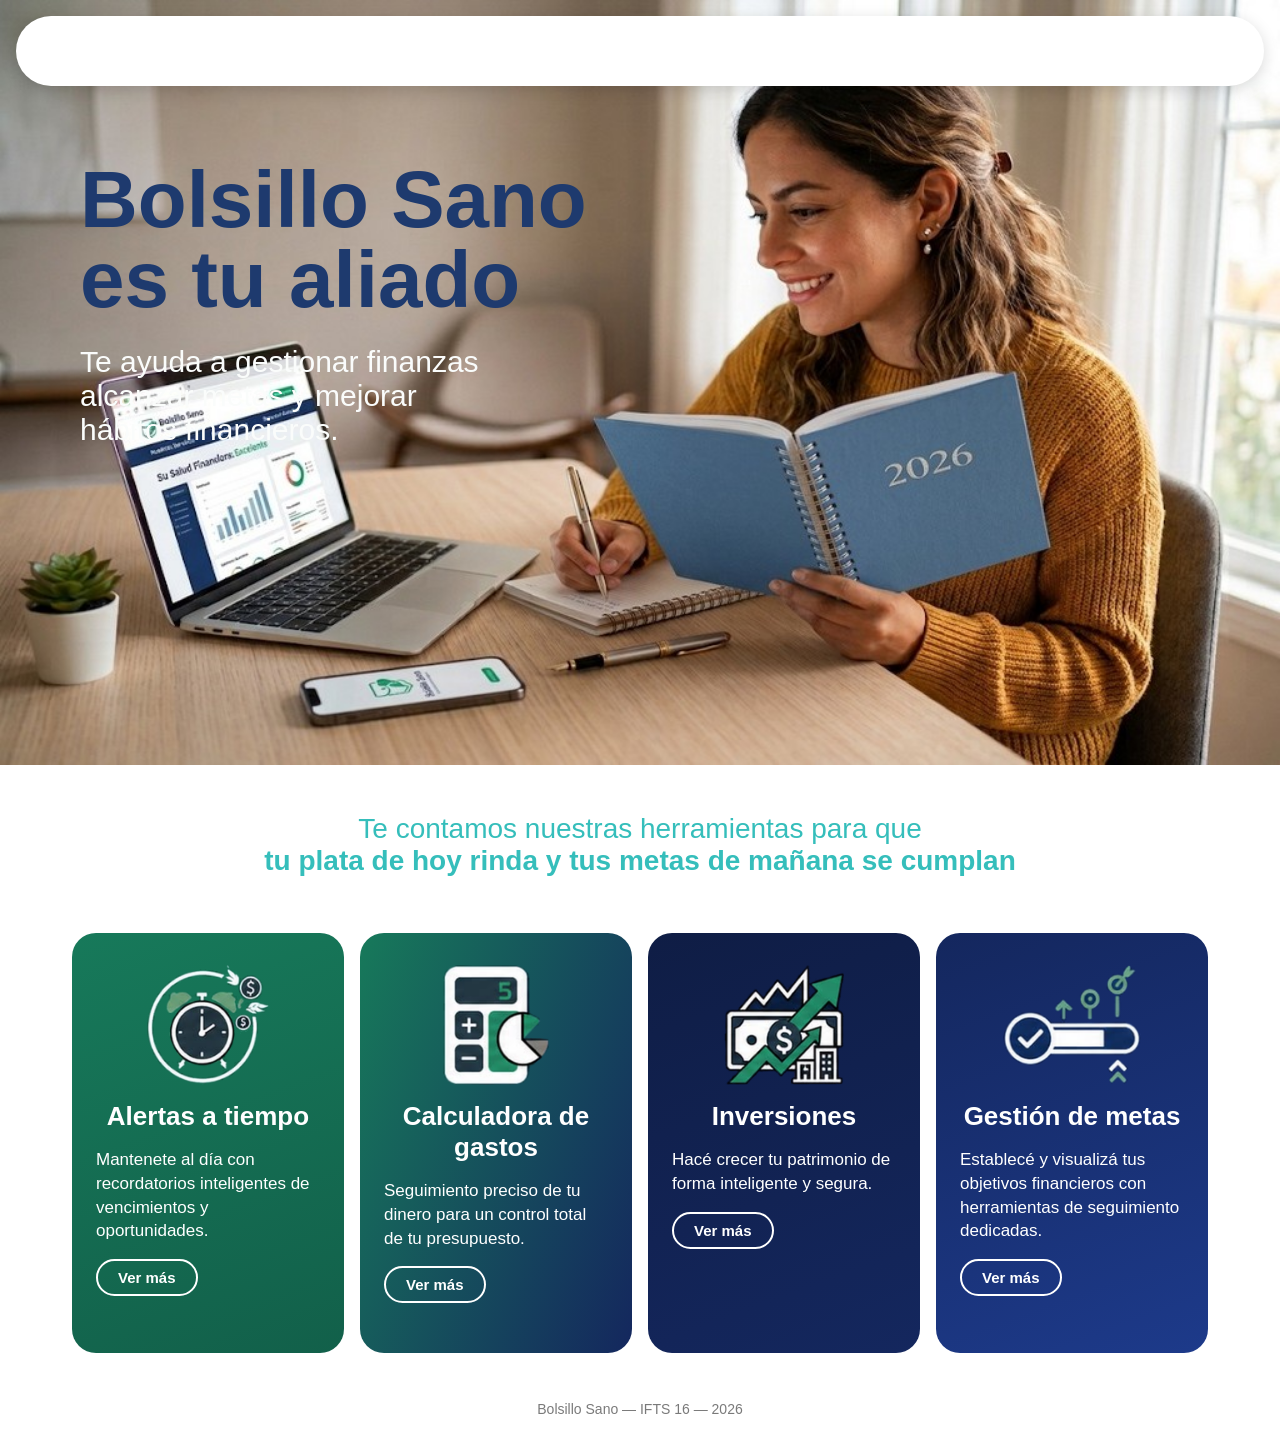
==== index.html @ 2aa3d76e "ancho letra celular" ====
<!DOCTYPE html>
<html lang="es">
<head>
    <meta charset="UTF-8">
    <meta name="viewport" content="width=device-width, initial-scale=1.0">
    <title>Bolsillo Sano</title>
    <link rel="stylesheet" href="css/estilo.css?v=5">  <!-- ?v=5: cambiar el número cuando cambia el CSS, así el celular no usa el viejo -->
</head>
<body>

    <!-- Navegador: por ahora vacío, después le ponemos el logo y los links -->
    <nav class="navegador"></nav>

    <!-- Portada: la foto de fondo se pone desde el CSS (img/portada.jpeg) -->
    <div class="hero">
        <div class="hero-texto">
            <h1>Bolsillo Sano<br> es tu aliado</h1>
            <p>Te ayuda a gestionar finanzas<br> alcanzar metas y mejorar<br> hábitos financieros.</p>
        </div>
    </div>

    <!-- Frase de presentación (texto para cambiar) -->
    <div class="presentacion">
        <h2>Te contamos nuestras herramientas para que<br>
            <strong>tu plata de hoy rinda y tus metas de mañana se cumplan</strong></h2>
    </div>

    <!-- Tarjetas: hechas con HTML y CSS.
         Cada una tiene su ícono en img/ (PNG con fondo transparente). -->
    <div class="tarjetas">

        <div class="tarjeta tarjeta-1">
            <img src="img/icono_alertas_a_tiempo.png" alt="Ícono de reloj despertador" class="tarjeta-icono">
            <h3>Alertas a tiempo</h3>
            <p>Mantenete al día con recordatorios inteligentes de vencimientos y oportunidades.</p>
            <p class="tarjeta-extra">Te avisamos antes de que una compra impulsiva afecte tu meta.</p>
            <button type="button" class="tarjeta-boton">Ver más</button>
        </div>

        <div class="tarjeta tarjeta-2">
            <img src="img/icono_calculadora_de_gastos.png" alt="Ícono de calculadora" class="tarjeta-icono">
            <h3>Calculadora de gastos</h3>
            <p>Seguimiento preciso de tu dinero para un control total de tu presupuesto.</p>
            <p class="tarjeta-extra">Cargá tus gastos y mirá en qué se va tu plata cada mes.</p>
            <button type="button" class="tarjeta-boton">Ver más</button>
        </div>

        <div class="tarjeta tarjeta-3">
            <img src="img/icono_inversiones.png" alt="Ícono de billete con flecha de crecimiento" class="tarjeta-icono">
            <h3>Inversiones</h3>
            <p>Hacé crecer tu patrimonio de forma inteligente y segura.</p>
            <p class="tarjeta-extra">Lo que ahorrás puede trabajar para vos.</p>
            <button type="button" class="tarjeta-boton">Ver más</button>
        </div>

        <div class="tarjeta tarjeta-4">
            <img src="img/icono_gestion_de_metas.png" alt="Ícono de barra de progreso de metas" class="tarjeta-icono">
            <h3>Gestión de metas</h3>
            <p>Establecé y visualizá tus objetivos financieros con herramientas de seguimiento dedicadas.</p>
            <p class="tarjeta-extra">Mirá cuánto te falta para cada meta con una barra de progreso.</p>
            <button type="button" class="tarjeta-boton">Ver más</button>
        </div>

    </div>

    <div class="pie">
        <footer>Bolsillo Sano — IFTS 16 — <span id="anio"></span></footer>
    </div>

    <script src="js/index.js"></script>
</body>
</html>
---- css/estilo.css ----
/* ===== COLORES (variables) ===== */

/* Se definen una sola vez acá y se usan con var(--nombre).
   Para cambiar un color, alcanza con tocar estas líneas. */
:root {
    /* Neutros */
    --fondo: #ffffff;                  /* fondo de la página y del navegador */
    --texto-suave: #7a7a7a;            /* texto del pie */

    /* Frase "Te contamos..." */
    --turquesa: #35bebb;

    /* Azules y verde de Bolsillo Sano */
    --verde-bs: #17795a;               /* tarjetas */
    --azul-bs: #14275e;                /* tarjetas */
    --azul-noche: #0f1d45;             /* tarjeta "Inversiones" */
}


/* ===== BASE ===== */

/* El padding y el borde se cuentan dentro del ancho,
   así width: 100% no se pasa de la pantalla */
* {
    box-sizing: border-box;
}

body {
    margin: 0;                         /* saca el margen que trae el navegador */
    font-family: Arial, sans-serif;
    background-color: var(--fondo);
}


/* ===== NAVEGADOR ===== */

/* Barra blanca con puntas redondeadas que "flota" arriba de la foto.
   position: fixed la deja pegada arriba aunque bajes la página.
   top, left y right la separan 16px de los bordes de la pantalla */
.navegador {
    position: fixed;
    top: 16px;
    left: 16px;
    right: 16px;
    z-index: 10;                       /* que quede por encima de todo lo demás */
    height: 70px;
    background-color: var(--fondo);
    border-radius: 40px;               /* puntas redondeadas, forma de pastilla */
    box-shadow: 0 4px 16px rgba(0, 0, 0, 0.15);
    transition: transform 0.3s;        /* que suba y baje suave, no de golpe */
}

/* El JS le pone esta clase cuando bajás: la barra sube y sale de la pantalla */
.navegador.oculto {
    transform: translateY(-150%);
}


/* ===== PORTADA (hero) ===== */

/* La foto ocupa todo el ancho de fondo, limpia (sin degradé encima) */
.hero {
    min-height: 480px;
    padding: 80px 24px 32px 24px;      /* arriba: baja o sube el texto (el navegador termina a los 86px) */
    background-image: url("../img/portada.jpeg");    /* "../" sale de css/ para llegar a img/ */
    background-size: cover;            /* la foto cubre toda la caja, sin deformarse */
    background-position: center;
}

/* Título "Bolsillo Sano es tu aliado": su propio color y tamaño */
.hero h1 {
    margin: 20px 10px 25px 0;
    color: #1e3a6e;                    /* azul oscuro, parecido al de la app en la notebook */
    font-size: 42px;
    line-height: 1;
}

/* Texto de abajo del título: otro color y otro tamaño */
.hero p {
    margin: 0 0 24px 0;
    color: #fafcfb;                    /* el mismo verde de la tarjeta "Alertas a tiempo" */
    font-size: 20px;
}


/* ===== FRASE "TE CONTAMOS..." ===== */

/* Centrada, en turquesa como en Life */
.presentacion {
    max-width: 800px;
    margin: 0 auto;
    padding: 48px 16px 24px 16px;
    text-align: center;
    color: var(--turquesa);
}

.presentacion h2 {
    margin: 0;
    font-size: 22px;
    font-weight: normal;               /* el h2 viene en negrita: lo fuerte va solo en el <strong> */
}


/* ===== TARJETAS ===== */

/* En el celular, una abajo de la otra */
.tarjetas {
    max-width: 1200px;
    margin: 0 auto;
    padding: 24px 16px 48px 16px;
}

.tarjeta {
    margin-bottom: 16px;
    padding: 32px 24px;
    color: white;
    border-radius: 24px;
    transition: transform 0.2s;        /* para que el movimiento del hover sea suave */
}

.tarjeta:hover {
    transform: translateY(-5px);       /* sube un poquito al pasar el mouse */
}

/* Cada tarjeta tiene su degradé: van del verde al azul de izquierda a derecha.
   linear-gradient(dirección, color de inicio, color final) */
.tarjeta-1 { background: linear-gradient(160deg, var(--verde-bs), #12604a); }
.tarjeta-2 { background: linear-gradient(110deg, var(--verde-bs), var(--azul-bs)); }
.tarjeta-3 { background: linear-gradient(160deg, var(--azul-noche), var(--azul-bs)); }
.tarjeta-4 { background: linear-gradient(160deg, var(--azul-bs), #1d3a8a); }

/* El ícono: imagen centrada de 120px de alto.
   width: auto mantiene la proporción (no se deforma).
   margin auto a los costados la centra porque es display: block */
.tarjeta-icono {
    display: block;
    height: 120px;
    width: auto;
    margin: 0 auto 16px auto;
}

.tarjeta h3 {
    margin: 0 0 16px 0;
    text-align: center;
    font-size: 26px;
}

.tarjeta p {
    margin: 0 0 16px 0;
    font-size: 17px;
    line-height: 1.4;
}

/* El texto extra arranca oculto... */
.tarjeta-extra {
    display: none;
}

/* ...y aparece cuando el JS le pone la clase "abierta" a la tarjeta */
.tarjeta.abierta .tarjeta-extra {
    display: block;
    font-style: italic;
}

/* Botón "Ver más": borde blanco, fondo transparente */
.tarjeta-boton {
    padding: 8px 20px;
    font-family: inherit;              /* un <button> no hereda la letra: se la damos */
    font-size: 15px;
    font-weight: bold;
    color: white;
    background-color: transparent;
    border: 2px solid white;
    border-radius: 40px;
    cursor: pointer;                   /* manito al pasar el mouse */
}

.tarjeta-boton:hover {
    background-color: white;
    color: var(--azul-bs);
}


/* ===== PIE ===== */

.pie {
    text-align: center;
    padding: 16px;
    color: var(--texto-suave);
    font-size: 14px;
}


/* ===== PANTALLAS GRANDES (monitor) ===== */

/* Mobile first: todo lo de arriba es para el celular.
   Esto solo se aplica si la pantalla mide 768px o más. */
@media (min-width: 768px) {

    /* Portada: aspect-ratio le da a la caja la misma proporción que la foto
       (1024 de ancho por 612 de alto), así se ve entera, sin cortar arriba ni abajo */
    .hero {
        aspect-ratio: 1024 / 612;
        /* padding: arriba derecha abajo izquierda.
           El de arriba baja el texto; el de la izquierda lo corre hacia el centro */
        padding: 140px 1px 0px 80px;
    }

    .hero h1 {
        font-size: 80px;
    }

    /* En el monitor el título va en un solo renglón: se oculta el <br> del celular */
    .solo-celu {
        display: none;
    }

    .hero p {
        font-size: 30px;
    }

    .presentacion h2 {
        font-size: 28px;
    }

    /* Las 4 tarjetas una al lado de la otra */
    .tarjetas {
        display: grid;
        grid-template-columns: 1fr 1fr 1fr 1fr;
        gap: 16px;
        padding: 32px;
    }

    .tarjeta {
        margin-bottom: 0;
        min-height: 420px;
    }
}
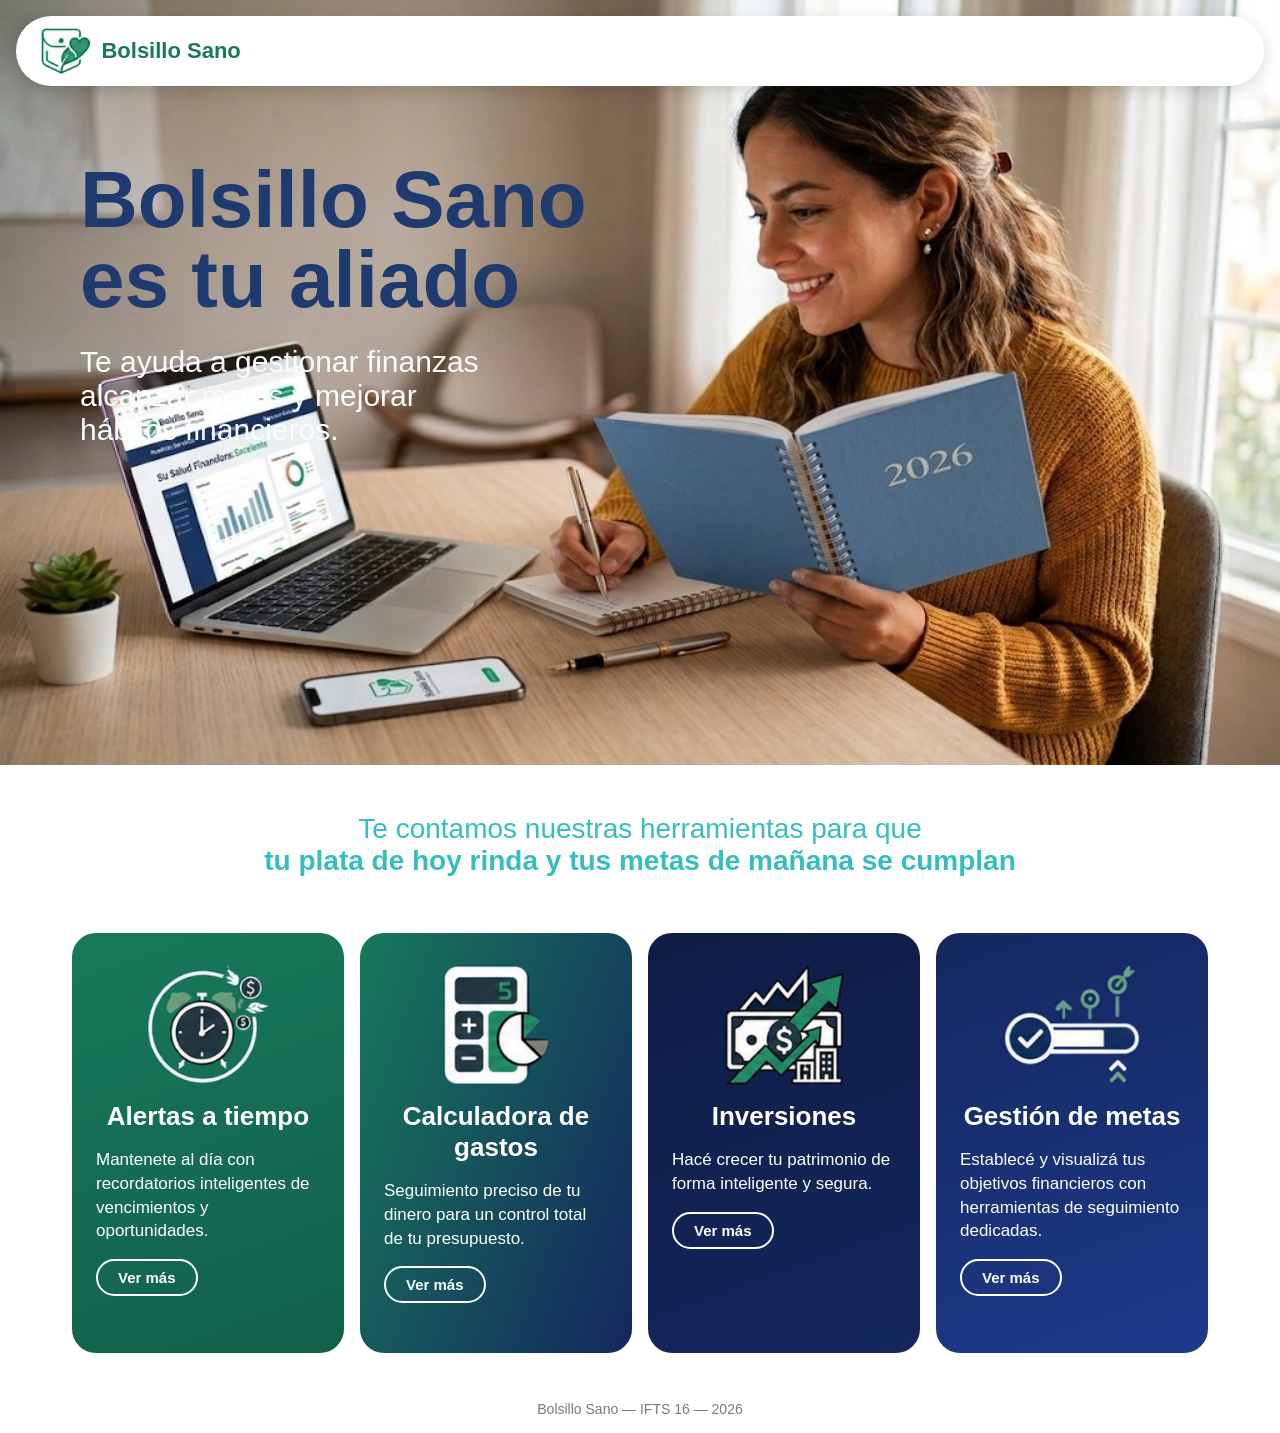
==== commit 09b93cc5: "logo en nav" ====
--- a/index.html
+++ b/index.html
@@ -4,12 +4,17 @@
     <meta charset="UTF-8">
     <meta name="viewport" content="width=device-width, initial-scale=1.0">
     <title>Bolsillo Sano</title>
-    <link rel="stylesheet" href="css/estilo.css?v=5">  <!-- ?v=5: cambiar el número cuando cambia el CSS, así el celular no usa el viejo -->
+    <link rel="stylesheet" href="css/estilo.css?v=6">  <!-- ?v=6: cambiar el número cuando cambia el CSS, así el celular no usa el viejo -->
 </head>
 <body>
 
-    <!-- Navegador: por ahora vacío, después le ponemos el logo y los links -->
-    <nav class="navegador"></nav>
+    <!-- Navegador: a la izquierda el logo y el nombre (la marca) -->
+    <nav class="navegador">
+        <div class="marca">
+            <img src="img/logo_bolsillo_sano.png" alt="Logo de Bolsillo Sano" class="marca-logo">
+            <span class="marca-nombre">Bolsillo Sano</span>
+        </div>
+    </nav>
 
     <!-- Portada: la foto de fondo se pone desde el CSS (img/portada.jpeg) -->
     <div class="hero">
--- a/css/estilo.css
+++ b/css/estilo.css
@@ -48,6 +48,28 @@
     border-radius: 40px;               /* puntas redondeadas, forma de pastilla */
     box-shadow: 0 4px 16px rgba(0, 0, 0, 0.15);
     transition: transform 0.3s;        /* que suba y baje suave, no de golpe */
+    padding: 0 24px;                   /* separa el logo del borde redondeado */
+    display: flex;                     /* pone lo de adentro en fila */
+    align-items: center;               /* y lo centra de arriba a abajo */
+}
+
+/* Marca: logo + nombre, uno al lado del otro */
+.marca {
+    display: flex;
+    align-items: center;
+    gap: 10px;                         /* espacio entre el logo y el nombre */
+}
+
+/* height fija y width: auto para que el logo no se deforme */
+.marca-logo {
+    height: 46px;
+    width: auto;
+}
+
+.marca-nombre {
+    color: var(--verde-bs);            /* el mismo verde del logo */
+    font-size: 22px;
+    font-weight: bold;
 }
 
 /* El JS le pone esta clase cuando bajás: la barra sube y sale de la pantalla */
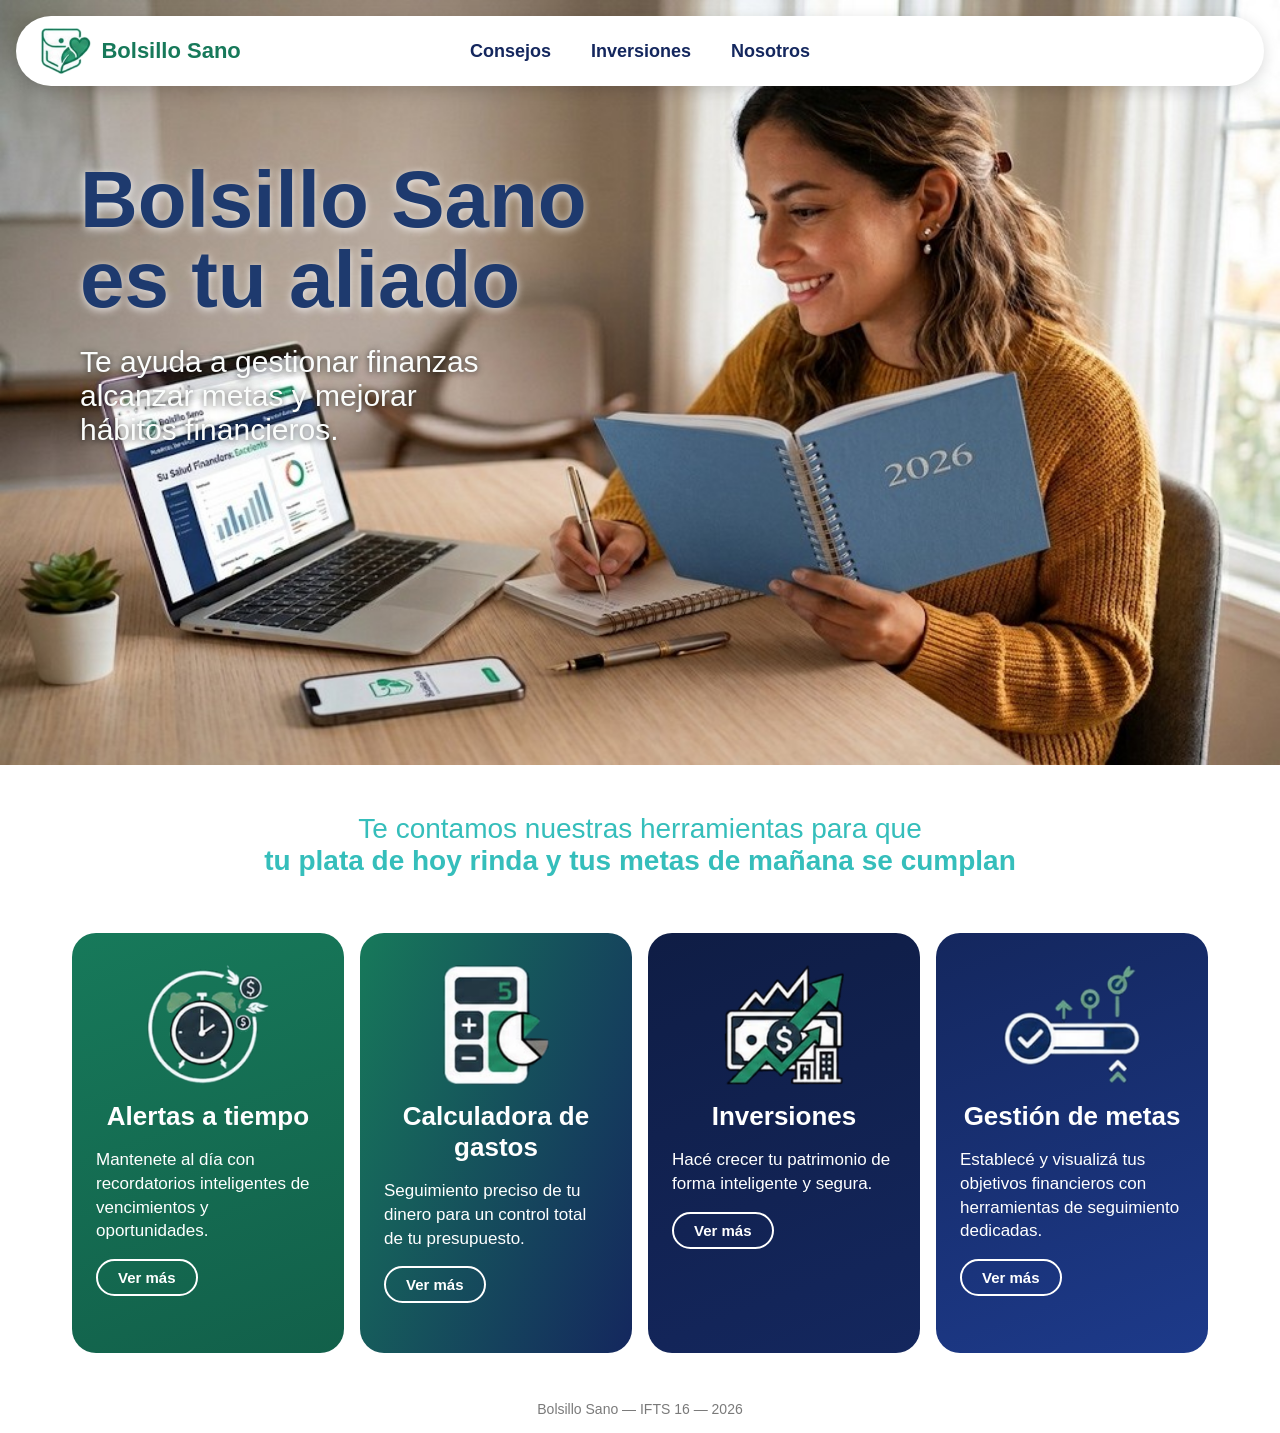
==== commit 10d9a511: "imagen y letra portada" ====
--- a/index.html
+++ b/index.html
@@ -4,7 +4,7 @@
     <meta charset="UTF-8">
     <meta name="viewport" content="width=device-width, initial-scale=1.0">
     <title>Bolsillo Sano</title>
-    <link rel="stylesheet" href="css/estilo.css?v=6">  <!-- ?v=6: cambiar el número cuando cambia el CSS, así el celular no usa el viejo -->
+    <link rel="stylesheet" href="css/estilo.css?v=9">  <!-- ?v=9: cambiar el número cuando cambia el CSS, así el celular no usa el viejo -->
 </head>
 <body>
 
@@ -13,6 +13,13 @@
         <div class="marca">
             <img src="img/logo_bolsillo_sano.png" alt="Logo de Bolsillo Sano" class="marca-logo">
             <span class="marca-nombre">Bolsillo Sano</span>
+        </div>
+
+        <!-- Links: href="#" por ahora, cuando estén las páginas se cambia por consejos.html, etc. -->
+        <div class="menu">
+            <a href="#">Consejos</a>
+            <a href="#">Inversiones</a>
+            <a href="#">Nosotros</a>
         </div>
     </nav>
 
--- a/css/estilo.css
+++ b/css/estilo.css
@@ -51,6 +51,7 @@
     padding: 0 24px;                   /* separa el logo del borde redondeado */
     display: flex;                     /* pone lo de adentro en fila */
     align-items: center;               /* y lo centra de arriba a abajo */
+    justify-content: space-between;    /* la marca a la izquierda, el menú a la derecha */
 }
 
 /* Marca: logo + nombre, uno al lado del otro */
@@ -62,7 +63,7 @@
 
 /* height fija y width: auto para que el logo no se deforme */
 .marca-logo {
-    height: 46px;
+    height: 40px;
     width: auto;
 }
 
@@ -70,6 +71,24 @@
     color: var(--verde-bs);            /* el mismo verde del logo */
     font-size: 22px;
     font-weight: bold;
+    display: none;                     /* en el celular no entra junto al menú: se ve solo el logo */
+}
+
+/* Menú: los 3 links en fila */
+.menu {
+    display: flex;
+    gap: 12px;                         /* espacio entre un link y otro */
+}
+
+.menu a {
+    color: var(--azul-bs);
+    font-size: 14px;
+    font-weight: bold;
+    text-decoration: none;             /* saca el subrayado que traen los links */
+}
+
+.menu a:hover {
+    color: var(--verde-bs);            /* cambia de color al pasar el mouse */
 }
 
 /* El JS le pone esta clase cuando bajás: la barra sube y sale de la pantalla */
@@ -95,6 +114,9 @@
     color: #1e3a6e;                    /* azul oscuro, parecido al de la app en la notebook */
     font-size: 42px;
     line-height: 1;
+    /* sombra: corrimiento horizontal, vertical, difuminado y color.
+       Un halo blanco detrás del azul lo despega de la foto */
+    text-shadow: 0 2px 8px rgba(255, 255, 255, 0.8);
 }
 
 /* Texto de abajo del título: otro color y otro tamaño */
@@ -102,6 +124,7 @@
     margin: 0 0 24px 0;
     color: #fafcfb;                    /* el mismo verde de la tarjeta "Alertas a tiempo" */
     font-size: 20px;
+    text-shadow: 0 1px 6px rgba(0, 0, 0, 0.7);     /* sombra oscura detrás del texto blanco */
 }
 
 
@@ -219,6 +242,23 @@
    Esto solo se aplica si la pantalla mide 768px o más. */
 @media (min-width: 768px) {
 
+    /* En el monitor hay lugar: se muestra el nombre y el menú más grande */
+    .marca-nombre {
+        display: inline;
+    }
+
+    .marca-logo {
+        height: 46px;
+    }
+
+    .menu {
+        gap: 40px;
+    }
+
+    .menu a {
+        font-size: 18px;
+    }
+
     /* Portada: aspect-ratio le da a la caja la misma proporción que la foto
        (1024 de ancho por 612 de alto), así se ve entera, sin cortar arriba ni abajo */
     .hero {
@@ -258,3 +298,20 @@
         min-height: 420px;
     }
 }
+
+
+/* ===== PANTALLAS MÁS GRANDES (1024px o más) ===== */
+
+/* Recién acá hay lugar para centrar el menú sin que pise el nombre */
+@media (min-width: 1024px) {
+
+    /* Menú en el centro de la barra.
+       position: absolute lo saca de la fila y lo ubica respecto del navegador.
+       left: 50% pone su borde izquierdo en la mitad, y
+       translateX(-50%) lo corre para atrás la mitad de su ancho: queda centrado */
+    .menu {
+        position: absolute;
+        left: 50%;
+        transform: translateX(-50%);
+    }
+}
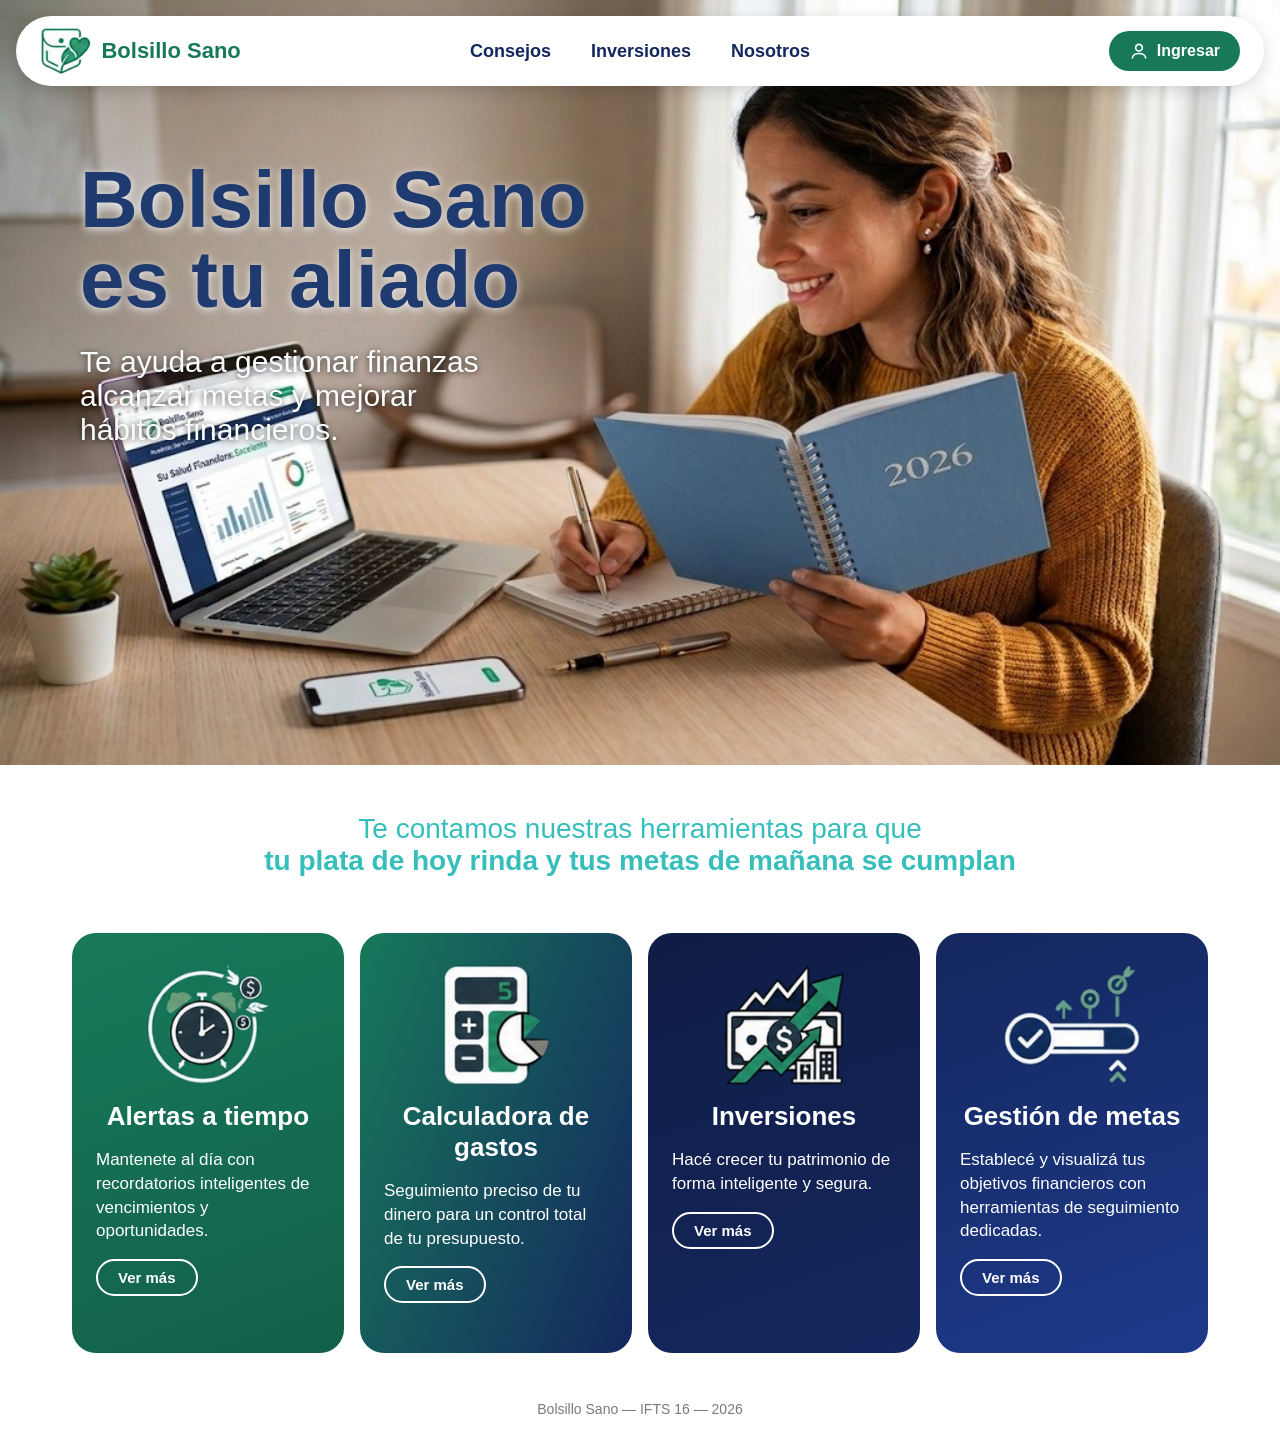
==== commit 82031d60: "crecion rama prueba local" ====
--- a/index.html
+++ b/index.html
@@ -4,7 +4,7 @@
     <meta charset="UTF-8">
     <meta name="viewport" content="width=device-width, initial-scale=1.0">
     <title>Bolsillo Sano</title>
-    <link rel="stylesheet" href="css/estilo.css?v=9">  <!-- ?v=9: cambiar el número cuando cambia el CSS, así el celular no usa el viejo -->
+    <link rel="stylesheet" href="css/estilo.css?v=23">  <!-- ?v=23: cambiar el número cuando cambia el CSS, así el celular no usa el viejo -->
 </head>
 <body>
 
@@ -17,10 +17,20 @@
 
         <!-- Links: href="#" por ahora, cuando estén las páginas se cambia por consejos.html, etc. -->
         <div class="menu">
-            <a href="#">Consejos</a>
-            <a href="#">Inversiones</a>
-            <a href="#">Nosotros</a>
+            <a href="consejos.html">Consejos</a>
+            <a href="inversiones.html">Inversiones</a>
+            <a href="nosotros.html">Nosotros</a>
         </div>
+
+        <!-- Botón Ingresar: el ícono es un dibujo SVG (una cabeza y los hombros).
+             aria-label: en el celular el texto no se ve, así los lectores de pantalla igual dicen "Ingresar" -->
+        <a href="login.html" class="boton-ingresar" aria-label="Ingresar">
+            <svg viewBox="0 0 24 24" aria-hidden="true">
+                <circle cx="12" cy="8" r="4"></circle>
+                <path d="M4 21c0-4 4-6 8-6s8 2 8 6"></path>
+            </svg>
+            <span class="boton-ingresar-texto">Ingresar</span>
+        </a>
     </nav>
 
     <!-- Portada: la foto de fondo se pone desde el CSS (img/portada.jpeg) -->
--- a/css/estilo.css
+++ b/css/estilo.css
@@ -23,6 +23,13 @@
    así width: 100% no se pasa de la pantalla */
 * {
     box-sizing: border-box;
+}
+
+/* Lo que tiene el atributo hidden (el JS lo usa para ocultar cosas) no se ve nunca,
+   aunque su clase le ponga display: block o flex.
+   !important = gana sobre cualquier otra regla */
+[hidden] {
+    display: none !important;
 }
 
 body {
@@ -48,10 +55,11 @@
     border-radius: 40px;               /* puntas redondeadas, forma de pastilla */
     box-shadow: 0 4px 16px rgba(0, 0, 0, 0.15);
     transition: transform 0.3s;        /* que suba y baje suave, no de golpe */
-    padding: 0 24px;                   /* separa el logo del borde redondeado */
+    padding: 0 16px;                   /* separa el logo del borde redondeado (en la compu, 24px) */
     display: flex;                     /* pone lo de adentro en fila */
     align-items: center;               /* y lo centra de arriba a abajo */
     justify-content: space-between;    /* la marca a la izquierda, el menú a la derecha */
+    gap: 10px;                         /* espacio mínimo entre logo, menú y botón (que no se peguen en el celular) */
 }
 
 /* Marca: logo + nombre, uno al lado del otro */
@@ -59,6 +67,7 @@
     display: flex;
     align-items: center;
     gap: 10px;                         /* espacio entre el logo y el nombre */
+    text-decoration: none;             /* en inversiones.html la marca es un link: sin subrayado */
 }
 
 /* height fija y width: auto para que el logo no se deforme */
@@ -72,23 +81,56 @@
     font-size: 22px;
     font-weight: bold;
     display: none;                     /* en el celular no entra junto al menú: se ve solo el logo */
+    white-space: nowrap;               /* "Bolsillo Sano" siempre en un renglón */
 }
 
 /* Menú: los 3 links en fila */
 .menu {
     display: flex;
-    gap: 12px;                         /* espacio entre un link y otro */
+    gap: 10px;                         /* espacio entre un link y otro */
 }
 
 .menu a {
     color: var(--azul-bs);
-    font-size: 14px;
+    font-size: 13px;                   /* chico en el celular para que entren los 3 + el botón */
     font-weight: bold;
     text-decoration: none;             /* saca el subrayado que traen los links */
 }
 
 .menu a:hover {
     color: var(--verde-bs);            /* cambia de color al pasar el mouse */
+}
+
+/* Botón "Ingresar" a la derecha del navegador.
+   En el celular se ve solo el ícono (no entra el texto); en la compu, ícono + texto */
+.boton-ingresar {
+    display: flex;
+    align-items: center;
+    gap: 8px;                          /* espacio entre el ícono y el texto */
+    padding: 8px;
+    color: white;
+    background-color: var(--verde-bs);
+    border-radius: 40px;
+    font-weight: bold;
+    text-decoration: none;
+}
+
+.boton-ingresar:hover {
+    background-color: var(--azul-bs);
+}
+
+/* El ícono de la persona es un dibujo SVG: se pinta con estas propiedades.
+   currentColor = el mismo color del texto (blanco) */
+.boton-ingresar svg {
+    width: 20px;
+    height: 20px;
+    fill: none;
+    stroke: currentColor;
+    stroke-width: 2;
+}
+
+.boton-ingresar-texto {
+    display: none;                     /* en el celular, solo el ícono */
 }
 
 /* El JS le pone esta clase cuando bajás: la barra sube y sale de la pantalla */
@@ -226,6 +268,1001 @@
 }
 
 
+/* ===== TEST DE PERFIL (inversiones.html) ===== */
+
+/* Columna centrada. El padding de arriba deja lugar al navegador fijo */
+.test {
+    max-width: 720px;
+    margin: 0 auto;
+    padding: 120px 16px 32px 16px;
+}
+
+.test h1 {
+    margin: 0 0 8px 0;
+    color: #1e3a6e;
+    font-size: 30px;
+}
+
+.test-intro {
+    margin: 0 0 24px 0;
+    color: var(--texto-suave);
+}
+
+/* Cada pregunta en una tarjeta con borde suave */
+.pregunta {
+    margin-bottom: 16px;
+    padding: 20px;
+    border: 2px solid #e3e8f0;
+    border-radius: 20px;
+}
+
+.pregunta h3 {
+    margin: 0 0 12px 0;
+    color: var(--azul-bs);
+    font-size: 18px;
+}
+
+/* display: block pone cada opción en su propio renglón */
+.pregunta label {
+    display: block;
+    padding: 6px 0;
+    cursor: pointer;
+}
+
+/* Botón principal, verde y redondeado como el navegador */
+.boton {
+    padding: 14px 32px;
+    font-family: inherit;
+    font-size: 17px;
+    font-weight: bold;
+    color: white;
+    background-color: var(--verde-bs);
+    border: none;
+    border-radius: 40px;
+    cursor: pointer;
+}
+
+.boton:hover {
+    background-color: var(--azul-bs);
+}
+
+.aviso {
+    color: #c0392b;                    /* rojo: falta contestar algo */
+    font-weight: bold;
+}
+
+/* Los resultados arrancan ocultos... */
+.resultado {
+    display: none;
+    margin-top: 16px;
+    padding: 24px;
+    color: white;
+    border-radius: 24px;
+    background: linear-gradient(160deg, var(--verde-bs), var(--azul-bs));
+}
+
+/* ...y el JS les pone la clase "visible" al que corresponde */
+.resultado.visible {
+    display: block;
+}
+
+.resultado h2 {
+    margin: 0 0 12px 0;
+}
+
+.resultado li {
+    margin-bottom: 8px;
+    line-height: 1.4;
+}
+
+.resultado-reparto {
+    font-weight: bold;
+}
+
+/* El aviso del fondo de emergencia, en amarillo para que se note */
+.resultado-alerta {
+    color: #5a4500;
+    background: #fff3c4;
+}
+
+.resultado-alerta h3 {
+    margin: 0 0 8px 0;
+}
+
+.aclaracion {
+    margin-top: 24px;
+    color: var(--texto-suave);
+    font-size: 13px;
+}
+
+
+/* ===== NOSOTROS (nosotros.html) ===== */
+
+/* Columna centrada. El padding de arriba deja lugar al navegador fijo */
+.nosotros {
+    max-width: 1000px;
+    margin: 0 auto;
+    padding: 120px 16px 48px 16px;
+    text-align: center;
+}
+
+.nosotros h1 {
+    margin: 0 0 8px 0;
+    color: #1e3a6e;
+    font-size: 30px;
+}
+
+.nosotros-intro {
+    margin: 0 0 32px 0;
+    color: var(--texto-suave);
+}
+
+/* En el celular, un integrante abajo del otro */
+.integrante {
+    margin-bottom: 32px;
+}
+
+/* El espacio de la foto: el recuadro y la foto usan esta misma clase,
+   así los dos ocupan exactamente el mismo lugar.
+   object-fit: cover recorta la foto para llenar el cuadrado sin deformarla */
+.integrante-foto {
+    display: flex;                     /* para centrar el texto "Foto" en el recuadro */
+    align-items: center;
+    justify-content: center;
+    width: 220px;
+    height: 220px;
+    margin: 0 auto 16px auto;          /* auto a los costados: centrado */
+    border: 3px dashed #c5cfe0;        /* borde punteado: "acá va algo" */
+    border-radius: 50%;                /* 50% lo hace un círculo */
+    color: var(--texto-suave);
+    object-fit: cover;
+}
+
+.integrante h3 {
+    margin: 0;
+    color: var(--azul-bs);
+    font-size: 20px;
+}
+
+
+/* ===== CONSEJOS (consejos.html) ===== */
+
+/* Columna centrada. El padding de arriba deja lugar al navegador fijo */
+.consejos {
+    max-width: 1000px;
+    margin: 0 auto;
+    padding: 120px 16px 48px 16px;
+}
+
+.consejos h1 {
+    margin: 0 0 8px 0;
+    color: #1e3a6e;
+    font-size: 30px;
+    text-align: center;
+}
+
+.consejos-intro {
+    margin: 0 0 32px 0;
+    color: var(--texto-suave);
+    text-align: center;
+}
+
+/* Video: el marco tiene la proporción de YouTube (16:9).
+   width: 100% lo adapta al ancho de la pantalla y
+   aspect-ratio calcula el alto solo, así no se deforma.
+   overflow: hidden hace que el video respete las puntas redondeadas */
+.video {
+    width: 100%;
+    max-width: 800px;
+    aspect-ratio: 16 / 9;
+    margin: 0 auto 40px auto;
+    border-radius: 24px;
+    overflow: hidden;
+    box-shadow: 0 4px 16px rgba(0, 0, 0, 0.15);
+}
+
+/* El iframe (cuando lo pongamos) llena todo el marco */
+.video iframe {
+    width: 100%;
+    height: 100%;
+    border: none;                      /* el iframe trae un borde de fábrica: se lo sacamos */
+}
+
+/* Recuadro provisorio hasta tener el link del video */
+.video-espacio {
+    display: flex;
+    align-items: center;
+    justify-content: center;
+    height: 100%;
+    color: white;
+    font-size: 20px;
+    background: linear-gradient(160deg, var(--azul-noche), var(--azul-bs));
+}
+
+/* Cada consejo en una tarjeta con borde suave (como las preguntas del test) */
+.consejo {
+    margin-bottom: 16px;
+    padding: 24px;
+    border: 2px solid #e3e8f0;
+    border-radius: 20px;
+    transition: transform 0.2s;
+}
+
+.consejo:hover {
+    transform: translateY(-5px);       /* sube un poquito, igual que las tarjetas de la portada */
+}
+
+/* El número en un círculo verde.
+   width y height iguales + border-radius: 50% = círculo */
+.consejo-numero {
+    display: flex;
+    align-items: center;
+    justify-content: center;
+    width: 40px;
+    height: 40px;
+    margin-bottom: 12px;
+    color: white;
+    font-weight: bold;
+    background: linear-gradient(160deg, var(--verde-bs), var(--azul-bs));
+    border-radius: 50%;
+}
+
+.consejo h3 {
+    margin: 0 0 8px 0;
+    color: var(--azul-bs);
+    font-size: 19px;
+}
+
+.consejo p {
+    margin: 0;
+    line-height: 1.4;
+}
+
+.consejo a {
+    color: var(--verde-bs);
+    font-weight: bold;
+}
+
+
+/* ===== LOGIN Y REGISTRO (login.html, registro.html) ===== */
+
+/* Las dos páginas usan las mismas clases: misma tarjeta, mismos campos.
+   El padding de arriba deja lugar al navegador fijo */
+.login {
+    padding: 120px 16px 48px 16px;
+}
+
+/* Tarjeta blanca centrada con borde suave y sombra.
+   max-width: un formulario muy ancho es incómodo de leer, por eso no ocupa
+   toda la pantalla aunque sea una compu */
+.login-card {
+    max-width: 440px;
+    margin: 0 auto;
+    padding: 32px 24px;
+    border: 2px solid #e3e8f0;
+    border-radius: 24px;
+    box-shadow: 0 4px 16px rgba(0, 0, 0, 0.08);
+}
+
+.login-logo {
+    margin-bottom: 24px;
+    text-align: center;
+}
+
+.login-logo h1 {
+    margin: 0 0 8px 0;
+    color: #1e3a6e;
+    font-size: 28px;
+}
+
+.login-logo p {
+    margin: 0;
+    color: var(--texto-suave);
+}
+
+/* Cada campo: la etiqueta arriba y la caja de texto abajo */
+.campo {
+    margin-bottom: 16px;
+}
+
+.campo label {
+    display: block;                    /* así la etiqueta queda en su propio renglón */
+    margin-bottom: 6px;
+    color: var(--azul-bs);
+    font-weight: bold;
+}
+
+/* width: 100% ocupa todo el ancho de la tarjeta.
+   font-size: 16px evita que el iPhone haga zoom solo al tocar el campo */
+.campo input,
+.campo select {                        /* los <select> (listas para elegir) se ven igual que los campos */
+    width: 100%;
+    padding: 12px 16px;
+    font-family: inherit;
+    font-size: 16px;
+    border: 2px solid #e3e8f0;
+    border-radius: 14px;
+    outline: none;                     /* saca el borde azul que pone el navegador... */
+}
+
+/* ...y en su lugar el borde se pone verde mientras escribís (:focus) */
+.campo input:focus,
+.campo select:focus {
+    border-color: var(--verde-bs);
+}
+
+/* El botón ocupa todo el ancho de la tarjeta */
+.login-card .boton {
+    width: 100%;
+    margin-top: 8px;
+}
+
+/* Mensaje que escribe el JS (si falta un dato, o "Te mandamos un mail").
+   Si está vacío no se ve nada */
+#mensaje {
+    margin: 16px 0 0 0;
+    color: var(--azul-bs);
+    font-weight: bold;
+    text-align: center;
+}
+
+.login-links {
+    margin-top: 24px;
+    text-align: center;
+    color: var(--texto-suave);
+}
+
+.login-links a {
+    color: var(--verde-bs);
+    font-weight: bold;
+    text-decoration: none;
+}
+
+.login-links a:hover {
+    text-decoration: underline;
+}
+
+
+/* ===== PANEL DEL USUARIO (inicio.html) ===== */
+
+/* "Cerrar sesión" usa el estilo de .boton-ingresar, pero es un <button>:
+   los botones traen borde, letra y tamaño propios. Acá se los sacamos */
+.boton-salir {
+    border: none;
+    font-family: inherit;
+    font-size: 16px;
+    cursor: pointer;
+}
+
+/* Columna centrada. El padding de arriba deja lugar al navegador fijo */
+.panel {
+    max-width: 1200px;
+    margin: 0 auto;
+    padding: 120px 16px 48px 16px;
+}
+
+.panel h1 {
+    margin: 0 0 8px 0;
+    color: #1e3a6e;
+    font-size: 30px;
+}
+
+/* El nombre en verde, para que se destaque del "Hola," */
+#nombre-usuario {
+    color: var(--verde-bs);
+}
+
+.panel-intro {
+    margin: 0 0 32px 0;
+    color: var(--texto-suave);
+}
+
+/* Cada tarjeta, como las de la portada: degradé, texto blanco, puntas redondeadas.
+   En el celular, una abajo de la otra */
+.panel-tarjeta {
+    margin-bottom: 16px;
+    padding: 28px 24px;
+    color: white;
+    border-radius: 24px;
+}
+
+/* Mismos degradés que las tarjetas de la portada */
+.panel-saldo   { background: linear-gradient(160deg, var(--verde-bs), #12604a); }
+.panel-meta    { background: linear-gradient(110deg, var(--verde-bs), var(--azul-bs)); }
+.panel-resumen { background: linear-gradient(160deg, var(--azul-noche), var(--azul-bs)); }
+
+.panel-tarjeta h2 {
+    margin: 0 0 16px 0;
+    font-size: 18px;
+    font-weight: normal;               /* el título chico y suave; lo fuerte es el dato */
+}
+
+.panel-tarjeta h3 {
+    margin: 0 0 8px 0;
+    font-size: 24px;
+}
+
+.panel-tarjeta p {
+    margin: 0 0 12px 0;
+    line-height: 1.4;
+}
+
+/* El monto disponible, bien grande */
+.panel-numero {
+    font-size: 40px;
+    font-weight: bold;
+}
+
+/* Barra de progreso: el fondo es blanco transparente (rgba con 0.25)... */
+.barra {
+    height: 14px;
+    margin-top: 16px;
+    background-color: rgba(255, 255, 255, 0.25);
+    border-radius: 40px;
+    overflow: hidden;                  /* que el relleno respete las puntas redondeadas */
+}
+
+/* ...y el relleno es turquesa. width: 0% = vacía (todavía no hay meta).
+   Cuando haya datos, el JS le cambia el ancho según cuánto se ahorró */
+.barra-relleno {
+    width: 0%;
+    height: 100%;
+    background-color: var(--turquesa);
+    border-radius: 40px;
+}
+
+.barra-texto {
+    margin-top: 6px;
+    text-align: right;
+    font-weight: bold;
+}
+
+/* "Ver mis metas" y "Ver mi flujo" usan el estilo de los botones de las tarjetas (.tarjeta-boton).
+   Como son <a>, hay que sacarles el subrayado y hacerlos "caja" */
+.panel-tarjeta .tarjeta-boton {
+    display: inline-block;
+    margin-top: 8px;
+    text-decoration: none;
+}
+
+/* Cada meta adentro de la tarjeta "Tus metas" (las arma el JS).
+   Una línea finita abajo las separa entre sí */
+.meta-mini {
+    margin-bottom: 16px;
+    padding-bottom: 12px;
+    border-bottom: 1px solid rgba(255, 255, 255, 0.25);
+}
+
+.meta-mini h3 {
+    font-size: 20px;
+}
+
+.meta-mini p {
+    margin: 0;
+}
+
+/* La barra de cada meta un poco más pegada al nombre que la del panel */
+.meta-mini .barra {
+    margin-top: 10px;
+}
+
+/* Tarjeta del tribunal en el inicio: degradé azul → verde (al revés que la de metas) */
+.panel-tribunal {
+    background: linear-gradient(110deg, var(--azul-bs), var(--verde-bs));
+}
+
+.panel-tribunal .tarjeta-boton {
+    margin-right: 8px;
+}
+
+/* Aviso "Tenés N consultas del tribunal": franja turquesa arriba de las tarjetas */
+.aviso-tribunal {
+    display: block;
+    margin: 0 0 24px 0;
+    padding: 14px 20px;
+    color: white;
+    background-color: var(--turquesa);
+    border-radius: 16px;
+    font-weight: bold;
+    text-decoration: none;
+}
+
+.aviso-tribunal:hover {
+    background-color: var(--verde-bs);
+}
+
+/* "Borrar mi cuenta": abajo de todo, separado por una línea, chico y gris.
+   Recién al pasar el mouse se pone rojo: es una acción peligrosa y no tiene que llamar la atención */
+.zona-borrar {
+    margin-top: 48px;
+    padding-top: 24px;
+    border-top: 1px solid #e3e8f0;
+    text-align: center;
+}
+
+.boton-borrar {
+    padding: 6px 14px;
+    font-family: inherit;
+    font-size: 13px;
+    color: var(--texto-suave);
+    background-color: transparent;
+    border: 1px solid #e3e8f0;
+    border-radius: 40px;
+    cursor: pointer;
+}
+
+.boton-borrar:hover {
+    color: #c0392b;                    /* el mismo rojo que .aviso */
+    border-color: #c0392b;
+}
+
+
+/* ===== METAS (metas.html) ===== */
+
+/* Columna centrada, como el panel. El padding de arriba deja lugar al navegador fijo */
+.metas {
+    max-width: 1200px;
+    margin: 0 auto;
+    padding: 120px 16px 48px 16px;
+}
+
+.metas h1 {
+    margin: 0 0 8px 0;
+    color: #1e3a6e;
+    font-size: 30px;
+}
+
+.metas-intro {
+    margin: 0 0 32px 0;
+    color: var(--texto-suave);
+}
+
+/* "Este mes te quedan $X para ahorrar" */
+.metas-disponible {
+    margin: -16px 0 32px 0;            /* negativo: lo acerca a la frase de arriba */
+    color: var(--azul-bs);
+}
+
+.metas-disponible a {
+    margin-left: 8px;
+    color: var(--verde-bs);
+    font-weight: bold;
+}
+
+.metas-vacio {
+    margin: 0 0 32px 0;
+    color: var(--azul-bs);
+    font-weight: bold;
+}
+
+/* Mensaje de "Sumar ahorro" y "Borrar". Si está vacío no se ve */
+.metas-mensaje {
+    margin: 0 0 24px 0;
+    color: var(--azul-bs);
+    font-weight: bold;
+}
+
+/* Cada meta: tarjeta con el mismo degradé que la meta del panel.
+   En el celular, una abajo de la otra */
+.meta-tarjeta {
+    margin-bottom: 16px;
+    padding: 24px;
+    color: white;
+    background: linear-gradient(110deg, var(--verde-bs), var(--azul-bs));
+    border-radius: 24px;
+}
+
+.meta-tarjeta h3 {
+    margin: 0 0 8px 0;
+    font-size: 22px;
+}
+
+.meta-tarjeta p {
+    margin: 0;
+}
+
+/* Campo del monto + botones "Sumar ahorro" y "Borrar", en fila.
+   flex-wrap: si no entran en un renglón, bajan al siguiente */
+.meta-acciones {
+    display: flex;
+    flex-wrap: wrap;
+    gap: 8px;
+    margin-top: 12px;
+}
+
+/* El campo del monto: blanco transparente sobre el degradé.
+   font-size: 16px para que el iPhone no haga zoom */
+.meta-acciones input {
+    width: 130px;
+    padding: 8px 14px;
+    font-family: inherit;
+    font-size: 16px;
+    color: white;
+    background-color: rgba(255, 255, 255, 0.15);
+    border: 2px solid white;
+    border-radius: 40px;
+    outline: none;
+}
+
+/* El texto de ejemplo ("Monto") un poco transparente */
+.meta-acciones input::placeholder {
+    color: rgba(255, 255, 255, 0.7);
+}
+
+/* "Borrar" más suave que "Sumar ahorro": borde transparente,
+   para que no se toque sin querer */
+.meta-borrar {
+    border-color: rgba(255, 255, 255, 0.4);
+}
+
+/* Tarjeta blanca para cargar las metas nuevas (como la del login, pero más ancha) */
+.metas-card {
+    margin-top: 16px;
+    padding: 32px 24px;
+    border: 2px solid #e3e8f0;
+    border-radius: 24px;
+    box-shadow: 0 4px 16px rgba(0, 0, 0, 0.08);
+}
+
+.metas-card h2 {
+    margin: 0 0 8px 0;
+    color: #1e3a6e;
+    font-size: 22px;
+}
+
+.metas-ayuda {
+    margin: 0 0 24px 0;
+    color: var(--texto-suave);
+}
+
+/* En el celular, cada meta ocupa su renglón y queda una línea entre una y otra */
+.meta-fila {
+    margin-bottom: 8px;
+    padding-bottom: 8px;
+    border-bottom: 1px solid #e3e8f0;
+}
+
+.metas-card .boton {
+    width: 100%;
+    margin-top: 8px;
+}
+
+.volver {
+    display: inline-block;
+    margin-top: 24px;
+    color: var(--verde-bs);
+    font-weight: bold;
+    text-decoration: none;
+}
+
+.volver:hover {
+    text-decoration: underline;
+}
+
+
+/* ===== FLUJO (movimientos.html) ===== */
+
+/* Columna centrada, como el panel y las metas */
+.movs {
+    max-width: 1200px;
+    margin: 0 auto;
+    padding: 120px 16px 48px 16px;
+}
+
+.movs h1 {
+    margin: 0 0 8px 0;
+    color: #1e3a6e;
+    font-size: 30px;
+}
+
+.movs-intro {
+    margin: 0 0 32px 0;
+    color: var(--texto-suave);
+}
+
+/* "Sumarlo a una meta" es un <a>: sin subrayado y como "caja" */
+.movs-resumen .tarjeta-boton {
+    display: inline-block;
+    text-decoration: none;
+}
+
+/* Tarjeta blanca del formulario (como la de metas) */
+.movs-card {
+    margin-top: 16px;
+    padding: 32px 24px;
+    border: 2px solid #e3e8f0;
+    border-radius: 24px;
+    box-shadow: 0 4px 16px rgba(0, 0, 0, 0.08);
+}
+
+.movs-card h2,
+.movs-titulo {
+    margin: 0 0 24px 0;
+    color: #1e3a6e;
+    font-size: 22px;
+}
+
+.movs-card .boton {
+    width: 100%;
+    margin-top: 8px;
+}
+
+.movs-titulo {
+    margin-top: 40px;
+}
+
+.movs-vacio {
+    color: var(--texto-suave);
+}
+
+/* Cada movimiento: datos a la izquierda, monto y Borrar a la derecha.
+   flex + align-items: center los pone en fila y centrados de arriba a abajo */
+.mov-fila {
+    display: flex;
+    align-items: center;
+    gap: 12px;
+    padding: 14px 0;
+    border-bottom: 1px solid #e3e8f0;
+}
+
+/* flex: 1 = los datos ocupan todo el lugar que sobra, así el monto queda a la derecha */
+.mov-fila div {
+    flex: 1;
+}
+
+.mov-fila p {
+    margin: 0;
+}
+
+.mov-titulo {
+    color: var(--azul-bs);
+    font-weight: bold;
+}
+
+.mov-detalle {
+    margin-top: 4px;
+    color: var(--texto-suave);
+    font-size: 14px;
+}
+
+.mov-monto {
+    font-weight: bold;
+    white-space: nowrap;               /* "+ $32.000" siempre en un renglón */
+}
+
+.mov-ingreso {
+    color: var(--verde-bs);
+}
+
+.mov-gasto {
+    color: #c0392b;                    /* el mismo rojo que .aviso */
+}
+
+.mov-evitado {
+    color: var(--azul-bs);             /* ni verde ni rojo: no entró ni salió plata */
+}
+
+.mov-ahorro {
+    color: var(--turquesa);            /* el mismo color que las barras de las metas */
+}
+
+/* Botón chico y suave: es una acción secundaria */
+.mov-borrar {
+    padding: 6px 12px;
+    font-family: inherit;
+    font-size: 13px;
+    color: var(--texto-suave);
+    background-color: transparent;
+    border: 1px solid #e3e8f0;
+    border-radius: 40px;
+    cursor: pointer;
+}
+
+.mov-borrar:hover {
+    color: #c0392b;
+    border-color: #c0392b;
+}
+
+
+/* ===== AMIGOS Y TRIBUNAL (amigos.html, tribunal.html) ===== */
+
+/* Columna centrada, como el panel. max-width más chico: son listas, no tarjetas en fila */
+.social {
+    max-width: 900px;
+    margin: 0 auto;
+    padding: 120px 16px 48px 16px;
+}
+
+.social h1 {
+    margin: 0 0 8px 0;
+    color: #1e3a6e;
+    font-size: 30px;
+}
+
+.social-intro {
+    margin: 0 0 32px 0;
+    color: var(--texto-suave);
+    line-height: 1.4;
+}
+
+/* Aviso amarillo suave: "todavía no tenés amigos" */
+.social-aviso {
+    margin: 0 0 24px 0;
+    padding: 14px 18px;
+    color: #7a5a00;
+    background-color: #fff6d6;
+    border-radius: 14px;
+}
+
+.social-aviso a {
+    color: var(--verde-bs);
+    font-weight: bold;
+}
+
+/* Tarjeta blanca del formulario (como la de Flujo) */
+.social-card {
+    padding: 32px 24px;
+    border: 2px solid #e3e8f0;
+    border-radius: 24px;
+    box-shadow: 0 4px 16px rgba(0, 0, 0, 0.08);
+}
+
+.social-card h2,
+.social-titulo {
+    margin: 0 0 12px 0;
+    color: #1e3a6e;
+    font-size: 22px;
+}
+
+.social-titulo {
+    margin-top: 40px;
+}
+
+.social-ayuda {
+    margin: 0 0 20px 0;
+    color: var(--texto-suave);
+    line-height: 1.4;
+}
+
+.social-card .boton {
+    width: 100%;
+    margin-top: 8px;
+}
+
+.social-vacio {
+    color: var(--texto-suave);
+}
+
+/* Fila de amigos / invitaciones: datos a la izquierda, botones a la derecha */
+.social-fila {
+    display: flex;
+    align-items: center;
+    gap: 8px;
+    padding: 14px 0;
+    border-bottom: 1px solid #e3e8f0;
+}
+
+/* flex: 1 = los datos ocupan todo el lugar que sobra, así los botones quedan a la derecha */
+.social-datos {
+    flex: 1;
+}
+
+.social-fila p,
+.social-item p {
+    margin: 0;
+}
+
+.social-nombre {
+    color: var(--azul-bs);
+    font-weight: bold;
+}
+
+.social-detalle {
+    margin-top: 4px;
+    color: var(--texto-suave);
+    font-size: 14px;
+}
+
+/* Tarjeta de cada consulta del tribunal */
+.social-item {
+    margin-bottom: 16px;
+    padding: 20px;
+    border: 2px solid #e3e8f0;
+    border-radius: 20px;
+}
+
+.social-item h3 {
+    margin: 4px 0;
+    color: var(--azul-bs);
+    font-size: 20px;
+}
+
+.social-monto {
+    color: var(--verde-bs);
+    font-size: 22px;
+    font-weight: bold;
+}
+
+.social-cuenta,
+.social-mi-voto,
+.social-decision {
+    margin-top: 12px !important;       /* gana sobre el margin: 0 de .social-item p */
+    color: var(--azul-bs);
+    font-weight: bold;
+}
+
+/* Lista de votos: sin viñetas, uno por renglón */
+.social-votos {
+    margin: 8px 0 0 0;
+    padding: 0;
+    list-style: none;
+    color: var(--texto-suave);
+    line-height: 1.6;
+}
+
+/* Campo del comentario al votar. font-size: 16px para que el iPhone no haga zoom */
+.social-comentario {
+    width: 100%;
+    margin-top: 12px;
+    padding: 10px 14px;
+    font-family: inherit;
+    font-size: 16px;
+    border: 2px solid #e3e8f0;
+    border-radius: 14px;
+    outline: none;
+}
+
+.social-comentario:focus {
+    border-color: var(--verde-bs);
+}
+
+/* Botones en fila; si no entran, bajan al renglón siguiente (flex-wrap) */
+.social-acciones {
+    display: flex;
+    flex-wrap: wrap;
+    gap: 8px;
+    margin-top: 12px;
+}
+
+/* Botón chico verde (Aceptar, votar, No la compro) */
+.boton-chico {
+    padding: 8px 16px;
+    font-family: inherit;
+    font-size: 14px;
+    font-weight: bold;
+    color: white;
+    background-color: var(--verde-bs);
+    border: 2px solid var(--verde-bs);
+    border-radius: 40px;
+    cursor: pointer;
+}
+
+.boton-chico:hover {
+    background-color: var(--azul-bs);
+    border-color: var(--azul-bs);
+}
+
+/* Versión suave (Rechazar, Borrar, Desvincular): solo borde gris */
+.boton-chico-gris {
+    color: var(--texto-suave);
+    background-color: transparent;
+    border-color: #e3e8f0;
+}
+
+.boton-chico-gris:hover {
+    color: #c0392b;
+    background-color: transparent;
+    border-color: #c0392b;
+}
+
+.social-links {
+    display: flex;
+    flex-wrap: wrap;
+    justify-content: space-between;
+    gap: 16px;
+}
+
+
 /* ===== PIE ===== */
 
 .pie {
@@ -243,16 +1280,29 @@
 @media (min-width: 768px) {
 
     /* En el monitor hay lugar: se muestra el nombre y el menú más grande */
+    .navegador {
+        padding: 0 24px;
+    }
+
     .marca-nombre {
         display: inline;
     }
 
+    /* El botón Ingresar muestra también el texto */
+    .boton-ingresar {
+        padding: 10px 20px;
+    }
+
+    .boton-ingresar-texto {
+        display: inline;
+    }
+
     .marca-logo {
         height: 46px;
     }
 
     .menu {
-        gap: 40px;
+        gap: 28px;                     /* en 1024px o más sube a 40px */
     }
 
     .menu a {
@@ -297,6 +1347,101 @@
         margin-bottom: 0;
         min-height: 420px;
     }
+
+    /* Los 3 integrantes uno al lado del otro */
+    .integrantes {
+        display: grid;
+        grid-template-columns: 1fr 1fr 1fr;
+        gap: 32px;
+    }
+
+    .integrante {
+        margin-bottom: 0;
+    }
+
+    /* Los consejos de a dos por fila */
+    .lista-consejos {
+        display: grid;
+        grid-template-columns: 1fr 1fr;
+        gap: 16px;
+    }
+
+    .consejo {
+        margin-bottom: 0;
+    }
+
+    /* Panel: las 3 tarjetas una al lado de la otra.
+       La de la meta es más ancha (2fr = el doble que las otras) porque tiene más contenido */
+    .panel-tarjetas {
+        display: grid;
+        grid-template-columns: 1fr 2fr 1fr;
+        gap: 16px;
+    }
+
+    .panel-tarjeta {
+        margin-bottom: 0;
+    }
+
+    /* La tarjeta del tribunal va abajo y ocupa las 3 columnas (de la primera a la última línea) */
+    .panel-tribunal {
+        grid-column: 1 / -1;
+    }
+
+    /* En la compu el botón del formulario no ocupa todo el ancho */
+    .social-card .boton {
+        width: auto;
+    }
+
+    /* Metas: una tarjeta por fila, a todo el ancho, así el monto y los 3 botones
+       (Sumar ahorro, Restar ahorro, Borrar meta) entran en el mismo renglón.
+       (De a dos por fila cada tarjeta quedaba angosta y "Borrar meta" bajaba) */
+    .lista-metas {
+        display: grid;
+        grid-template-columns: 1fr;
+        gap: 16px;
+        margin-bottom: 32px;
+    }
+
+    .meta-tarjeta {
+        margin-bottom: 0;
+    }
+
+    /* Cada meta nueva en un renglón: el nombre más ancho que el objetivo (2fr y 1fr) */
+    .meta-fila {
+        display: grid;
+        grid-template-columns: 2fr 1fr;
+        gap: 16px;
+        margin-bottom: 0;
+        padding-bottom: 0;
+        border-bottom: none;
+    }
+
+    /* En la compu el botón no ocupa todo el ancho */
+    .metas-card .boton {
+        width: auto;
+    }
+
+    /* Flujo: las 3 tarjetas del resumen una al lado de la otra, iguales */
+    .movs-resumen {
+        display: grid;
+        grid-template-columns: 1fr 1fr 1fr;
+        gap: 16px;
+    }
+
+    .movs-resumen .panel-tarjeta {
+        margin-bottom: 0;
+    }
+
+    /* Los campos del formulario de a dos por fila */
+    .movs-campos {
+        display: grid;
+        grid-template-columns: 1fr 1fr;
+        column-gap: 16px;
+    }
+
+    .movs-card .boton {
+        width: auto;
+    }
 }
 
 
@@ -310,6 +1455,7 @@
        left: 50% pone su borde izquierdo en la mitad, y
        translateX(-50%) lo corre para atrás la mitad de su ancho: queda centrado */
     .menu {
+        gap: 40px;
         position: absolute;
         left: 50%;
         transform: translateX(-50%);
